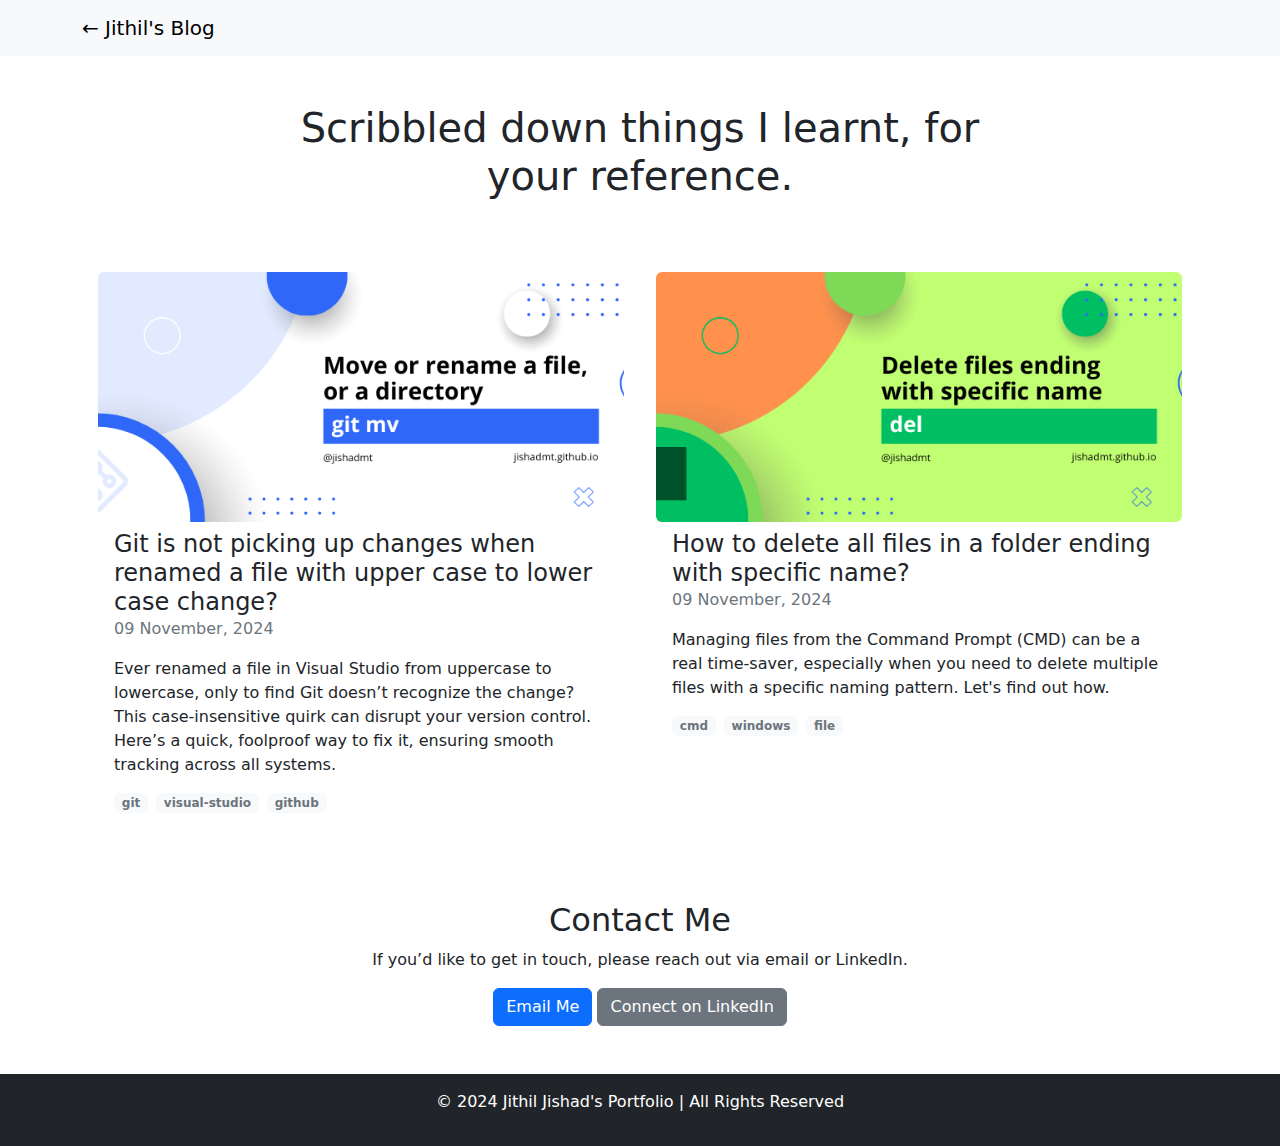
==== blog/index.html @ b9db348a "Blog pages and content corrections" ====
<!doctype html>
<html lang="en">
  <head>
    <meta charset="utf-8">
    <meta name="viewport" content="width=device-width, initial-scale=1">
    <meta name="description" content="Senior Software Engineer Portfolio">
    <title>Jithil Jishad - Senior Software Engineer</title>
    <link href="https://cdn.jsdelivr.net/npm/bootstrap@5.3.3/dist/css/bootstrap.min.css" rel="stylesheet" integrity="sha384-QWTKZyjpPEjISv5WaRU9OFeRpok6YctnYmDr5pNlyT2bRjXh0JMhjY6hW+ALEwIH" crossorigin="anonymous">
    <link href="css/blogs.css" rel="stylesheet">
  </head>
  <body>
    <nav class="navbar navbar-expand-lg navbar-light bg-light">
        <div class="container">
            <a class="navbar-brand" href="../index.html">&larr;&nbsp;Jithil's Blog</a>
            <!-- <button class="navbar-toggler" type="button" data-bs-toggle="collapse" data-bs-target="#navbarNav" aria-controls="navbarNav" aria-expanded="false" aria-label="Toggle navigation">
                <span class="navbar-toggler-icon"></span>
            </button>
            <div class="collapse navbar-collapse" id="navbarNav">
                <ul class="navbar-nav ms-auto">
                    <li class="nav-item"><a class="nav-link" href="blog/index.html">Blog</a></li>
                </ul>
            </div> -->
        </div>
    </nav>

    <!-- Main Section -->
    <header class="container py-5 text-center">
        <div class="row justify-content-center">
            <div class="col-md-8">
                <h1 class="display-6">Scribbled down things I learnt, for your reference.</h1>
            </div>
        </div>
    </header>

    <section id="blogs-list">
        <div class="container d-flex flex-wrap" id="blog-list-container">
        </div>
    </section>

    

    <!-- Contact Section -->
    <section id="contact" class="container py-5 text-center">
        <h2>Contact Me</h2>
        <p>If you’d like to get in touch, please reach out via email or LinkedIn.</p>
        <a href="mailto:your.jithilmt@gmail.com" class="btn btn-primary">Email Me</a>
        <a href="https://www.linkedin.com/in/jithil-jishad/" class="btn btn-secondary" target="_blank">Connect on LinkedIn</a>
    </section>

    <!-- Footer -->
    <footer class="bg-dark text-white py-3">
        <div class="container text-center">
            <p>© 2024 Jithil Jishad's Portfolio | All Rights Reserved</p>
        </div>
    </footer>

    <!-- Blog card template -->
    <div class="d-none mb-3 p-3 rounded col-sm-12 col-md-6" id="blog-tile-template">
        <a class="" id="blog-card-clickable" href="#">
            <div class="p-2 blog-thumbnail-container" id="blog-thumbnail-container">
            </div>
            <div class="col px-3 py-2">
                <a id="blog-title" class="h4 text-decoration-none" href="#">Title 1</a>
                <div class="text-secondary fw-light mb-3" id="blog-date"></div>
                <p id="blog-description"></p>
                <div class="d-flex flex-row flex-wrap" id="blog-tags">
                </div>
            </div>
        </a>
    </div>


    <script src="https://cdn.jsdelivr.net/npm/bootstrap@5.3.3/dist/js/bootstrap.bundle.min.js" integrity="sha384-YvpcrYf0tY3lHB60NNkmXc5s9fDVZLESaAA55NDzOxhy9GkcIdslK1eN7N6jIeHz" crossorigin="anonymous"></script>
    <script src="js/blogs.js"></script>
  </body>
</html>
---- blog/css/blogs.css ----
.blog-thumbnail-container {
    background-image: url('your-image.jpg');
    background-size: cover; /* Scale the image to cover the container without stretching */
    background-position: center; /* Center the image */
    background-repeat: no-repeat; /* Prevent the image from repeating */
    border-radius: 6px;
    height: 250px;
}

.blog-banner-image {
    border-radius: 6px;
    width: 100%;
}

.copy-to-clipboard-button {
    color: white !important;
}

pre[class*=language-].line-numbers {
    padding-left: 0 !important;
}
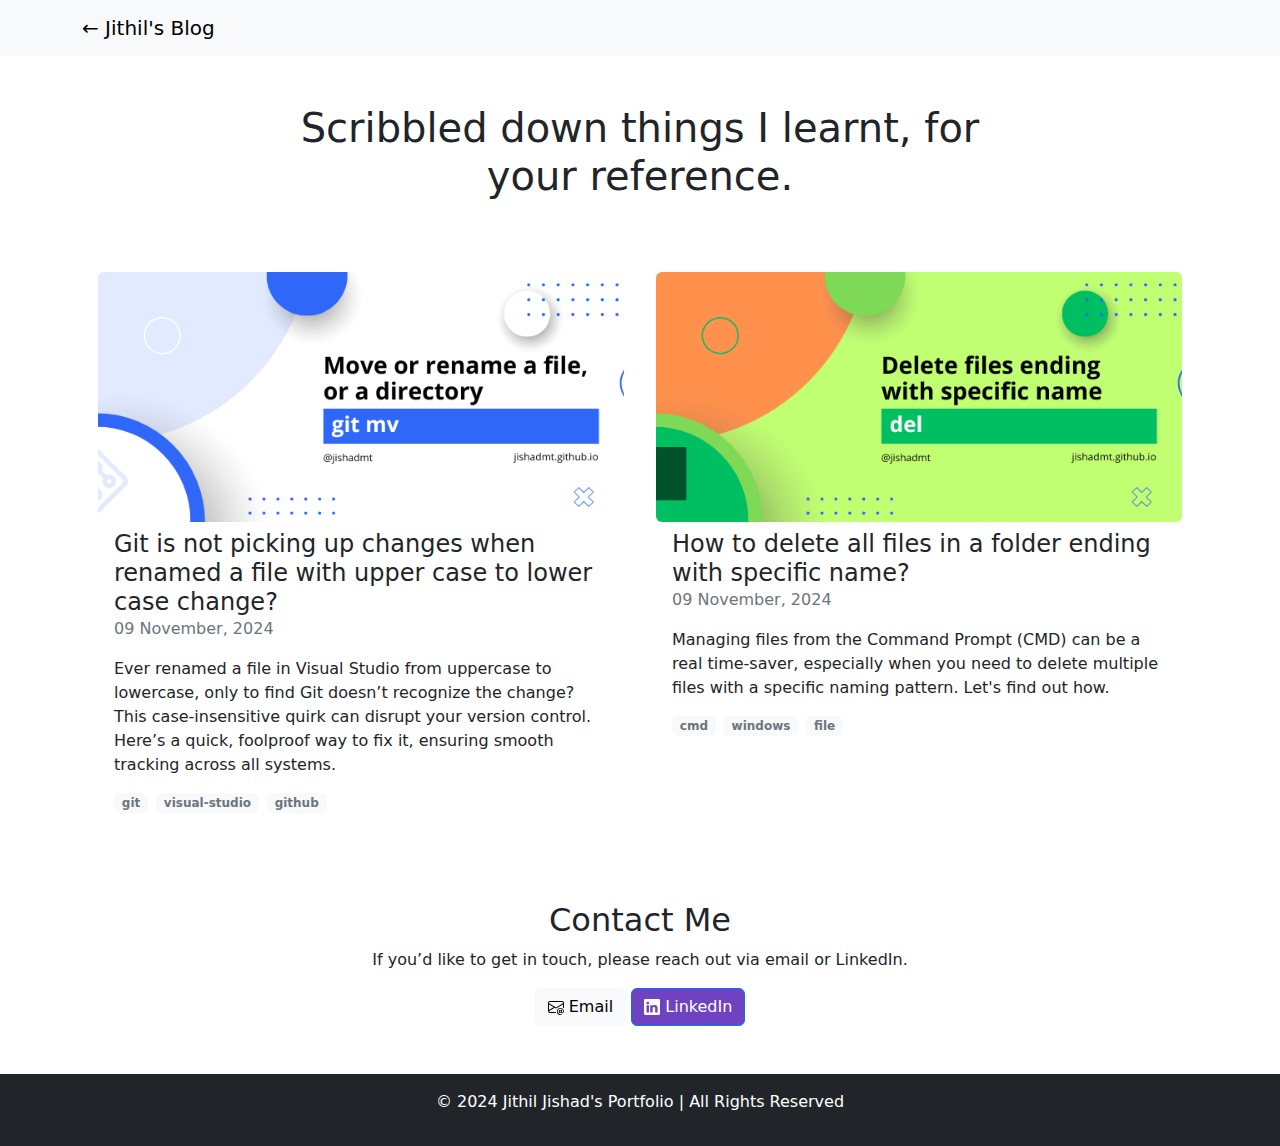
==== commit 97e22b05: "Added favicon, button aesthetics improvements, links added for companies" ====
--- a/blog/index.html
+++ b/blog/index.html
@@ -6,7 +6,9 @@
     <meta name="description" content="Senior Software Engineer Portfolio">
     <title>Jithil Jishad - Senior Software Engineer</title>
     <link href="https://cdn.jsdelivr.net/npm/bootstrap@5.3.3/dist/css/bootstrap.min.css" rel="stylesheet" integrity="sha384-QWTKZyjpPEjISv5WaRU9OFeRpok6YctnYmDr5pNlyT2bRjXh0JMhjY6hW+ALEwIH" crossorigin="anonymous">
+    <link href="../css/site.css" rel="stylesheet">
     <link href="css/blogs.css" rel="stylesheet">
+    <link rel="icon" type="image/x-icon" href="assets/jj icon.ico">
   </head>
   <body>
     <nav class="navbar navbar-expand-lg navbar-light bg-light">
@@ -43,8 +45,19 @@
     <section id="contact" class="container py-5 text-center">
         <h2>Contact Me</h2>
         <p>If you’d like to get in touch, please reach out via email or LinkedIn.</p>
-        <a href="mailto:your.jithilmt@gmail.com" class="btn btn-primary">Email Me</a>
-        <a href="https://www.linkedin.com/in/jithil-jishad/" class="btn btn-secondary" target="_blank">Connect on LinkedIn</a>
+        <a href="mailto:your.jithilmt@gmail.com" class="btn btn-light">
+            <svg xmlns="http://www.w3.org/2000/svg" width="16" height="16" fill="currentColor" class="bi bi-envelope-at" viewBox="0 0 16 16">
+                <path d="M2 2a2 2 0 0 0-2 2v8.01A2 2 0 0 0 2 14h5.5a.5.5 0 0 0 0-1H2a1 1 0 0 1-.966-.741l5.64-3.471L8 9.583l7-4.2V8.5a.5.5 0 0 0 1 0V4a2 2 0 0 0-2-2zm3.708 6.208L1 11.105V5.383zM1 4.217V4a1 1 0 0 1 1-1h12a1 1 0 0 1 1 1v.217l-7 4.2z"/>
+                <path d="M14.247 14.269c1.01 0 1.587-.857 1.587-2.025v-.21C15.834 10.43 14.64 9 12.52 9h-.035C10.42 9 9 10.36 9 12.432v.214C9 14.82 10.438 16 12.358 16h.044c.594 0 1.018-.074 1.237-.175v-.73c-.245.11-.673.18-1.18.18h-.044c-1.334 0-2.571-.788-2.571-2.655v-.157c0-1.657 1.058-2.724 2.64-2.724h.04c1.535 0 2.484 1.05 2.484 2.326v.118c0 .975-.324 1.39-.639 1.39-.232 0-.41-.148-.41-.42v-2.19h-.906v.569h-.03c-.084-.298-.368-.63-.954-.63-.778 0-1.259.555-1.259 1.4v.528c0 .892.49 1.434 1.26 1.434.471 0 .896-.227 1.014-.643h.043c.118.42.617.648 1.12.648m-2.453-1.588v-.227c0-.546.227-.791.573-.791.297 0 .572.192.572.708v.367c0 .573-.253.744-.564.744-.354 0-.581-.215-.581-.8Z"/>
+            </svg>
+            <span>Email</span>
+        </a>
+        <a href="https://www.linkedin.com/in/jithil-jishad/" class="btn btn-primary bg-purple" target="_blank">
+            <svg xmlns="http://www.w3.org/2000/svg" width="16" height="16" fill="currentColor" class="bi bi-linkedin" viewBox="0 0 16 16">
+                <path d="M0 1.146C0 .513.526 0 1.175 0h13.65C15.474 0 16 .513 16 1.146v13.708c0 .633-.526 1.146-1.175 1.146H1.175C.526 16 0 15.487 0 14.854zm4.943 12.248V6.169H2.542v7.225zm-1.2-8.212c.837 0 1.358-.554 1.358-1.248-.015-.709-.52-1.248-1.342-1.248S2.4 3.226 2.4 3.934c0 .694.521 1.248 1.327 1.248zm4.908 8.212V9.359c0-.216.016-.432.08-.586.173-.431.568-.878 1.232-.878.869 0 1.216.662 1.216 1.634v3.865h2.401V9.25c0-2.22-1.184-3.252-2.764-3.252-1.274 0-1.845.7-2.165 1.193v.025h-.016l.016-.025V6.169h-2.4c.03.678 0 7.225 0 7.225z"/>
+            </svg>
+            <span>LinkedIn</span>
+        </a>
     </section>
 
     <!-- Footer -->
--- a/css/site.css
+++ b/css/site.css
@@ -0,0 +1,10 @@
+.btn-cta::after {
+    padding-left: 6px;
+    content: '\00BB';
+    font-size: 1.5rem;
+    line-height: 1rem;
+}
+
+.bg-purple {
+    background-color: var(--bs-purple);
+}--- a/blog/css/blogs.css
+++ b/blog/css/blogs.css
@@ -18,4 +18,4 @@
 
 pre[class*=language-].line-numbers {
     padding-left: 0 !important;
-}+}
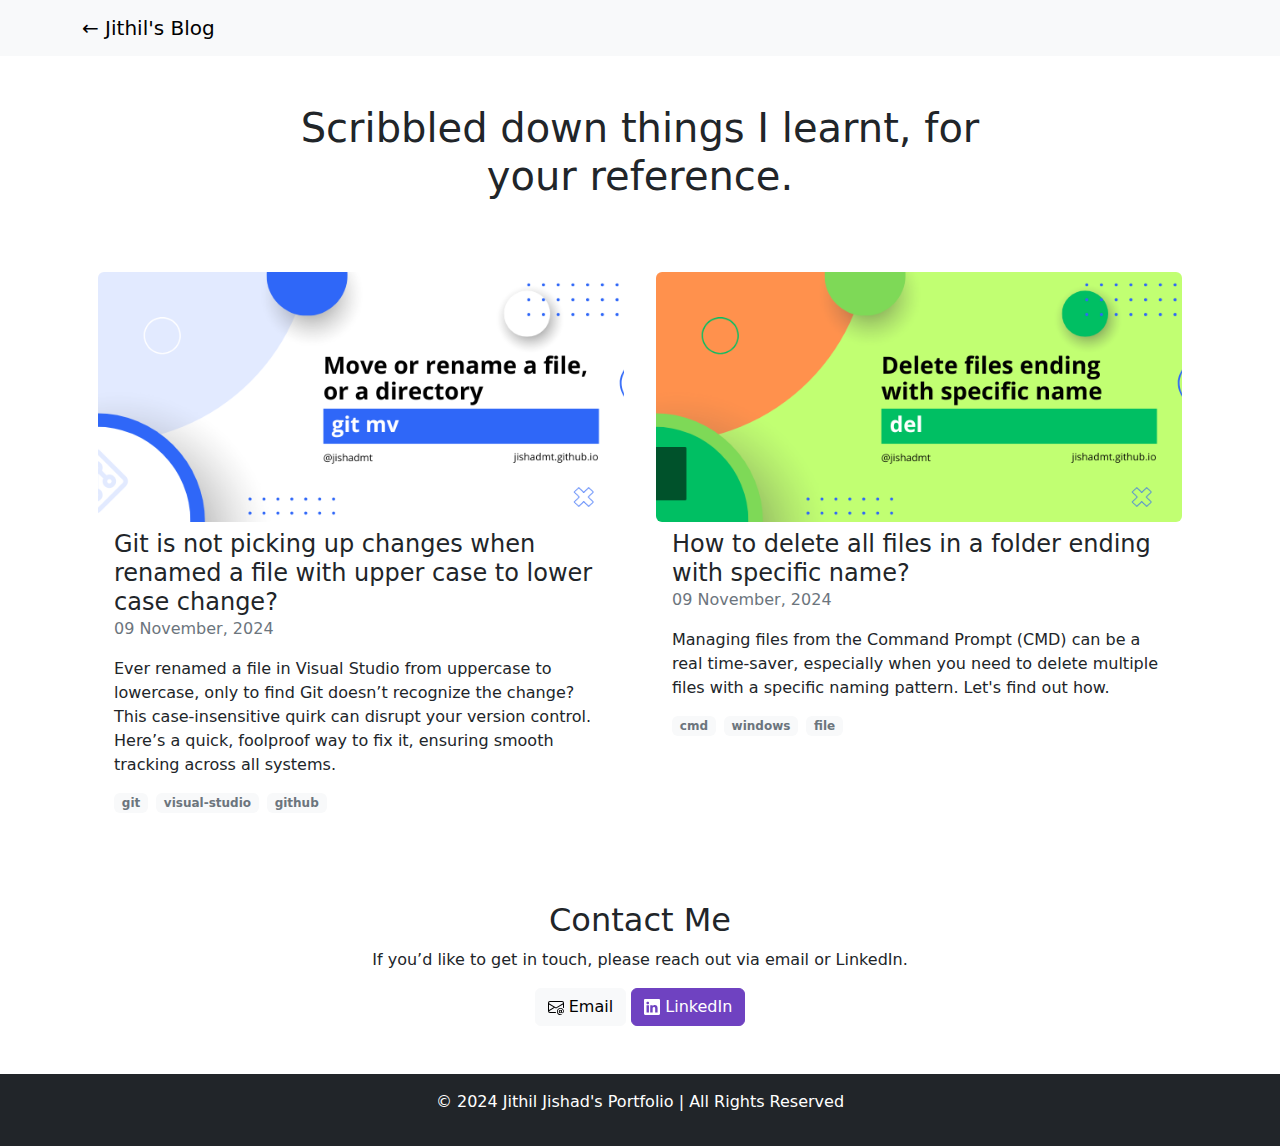
==== commit c927cd03: "Updated purple button border color" ====
--- a/blog/index.html
+++ b/blog/index.html
@@ -52,7 +52,7 @@
             </svg>
             <span>Email</span>
         </a>
-        <a href="https://www.linkedin.com/in/jithil-jishad/" class="btn btn-primary bg-purple" target="_blank">
+        <a href="https://www.linkedin.com/in/jithil-jishad/" class="btn btn-primary bg-purple border-purple" target="_blank">
             <svg xmlns="http://www.w3.org/2000/svg" width="16" height="16" fill="currentColor" class="bi bi-linkedin" viewBox="0 0 16 16">
                 <path d="M0 1.146C0 .513.526 0 1.175 0h13.65C15.474 0 16 .513 16 1.146v13.708c0 .633-.526 1.146-1.175 1.146H1.175C.526 16 0 15.487 0 14.854zm4.943 12.248V6.169H2.542v7.225zm-1.2-8.212c.837 0 1.358-.554 1.358-1.248-.015-.709-.52-1.248-1.342-1.248S2.4 3.226 2.4 3.934c0 .694.521 1.248 1.327 1.248zm4.908 8.212V9.359c0-.216.016-.432.08-.586.173-.431.568-.878 1.232-.878.869 0 1.216.662 1.216 1.634v3.865h2.401V9.25c0-2.22-1.184-3.252-2.764-3.252-1.274 0-1.845.7-2.165 1.193v.025h-.016l.016-.025V6.169h-2.4c.03.678 0 7.225 0 7.225z"/>
             </svg>
--- a/css/site.css
+++ b/css/site.css
@@ -7,4 +7,8 @@
 
 .bg-purple {
     background-color: var(--bs-purple);
+}
+
+.border-purple {
+    border-color: var(--bs-purple);
 }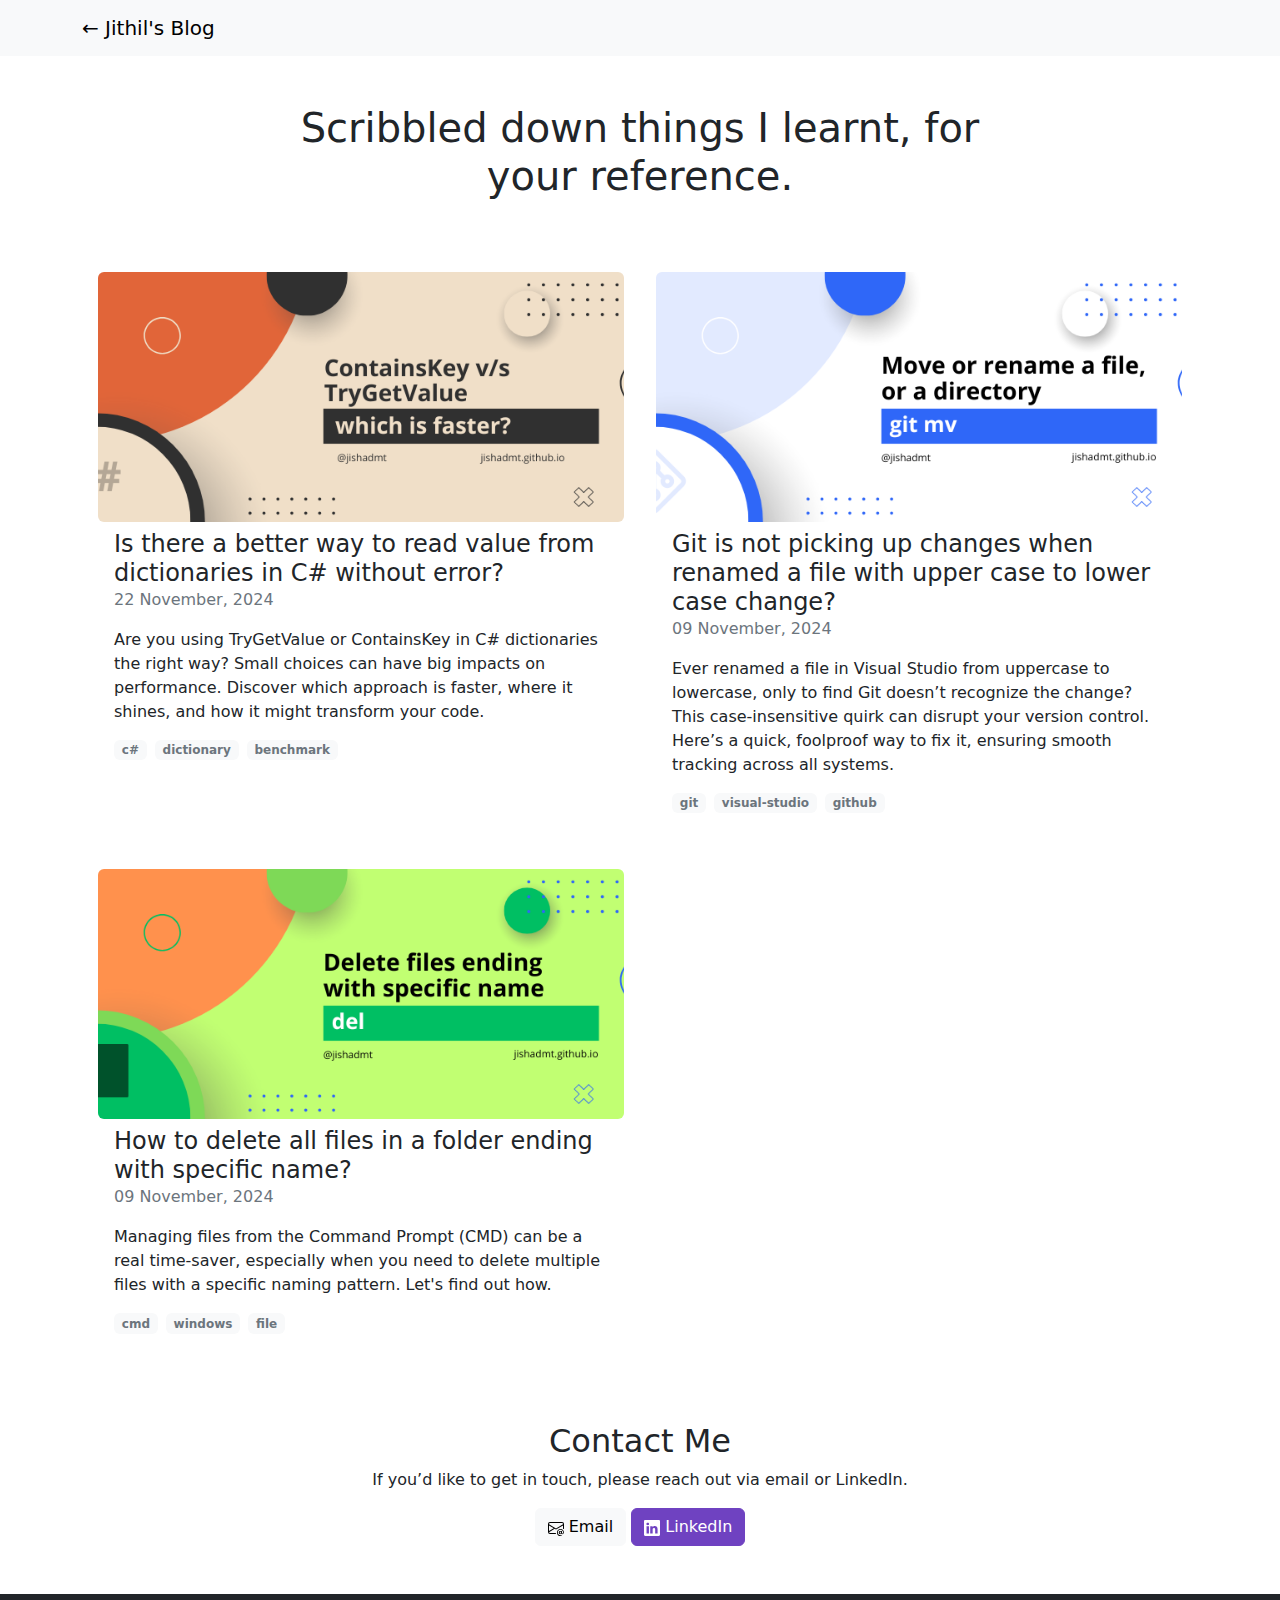
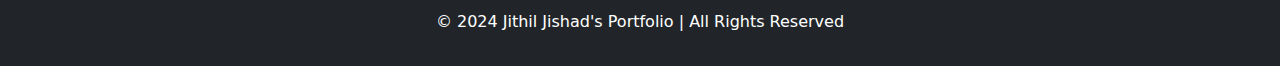
==== commit 346e3eff: "Style changes" ====
--- a/blog/index.html
+++ b/blog/index.html
@@ -52,7 +52,7 @@
             </svg>
             <span>Email</span>
         </a>
-        <a href="https://www.linkedin.com/in/jithil-jishad/" class="btn btn-primary bg-purple border-purple" target="_blank">
+        <a href="https://www.linkedin.com/in/jithil-jishad/" class="btn btn-primary btn-purple" target="_blank">
             <svg xmlns="http://www.w3.org/2000/svg" width="16" height="16" fill="currentColor" class="bi bi-linkedin" viewBox="0 0 16 16">
                 <path d="M0 1.146C0 .513.526 0 1.175 0h13.65C15.474 0 16 .513 16 1.146v13.708c0 .633-.526 1.146-1.175 1.146H1.175C.526 16 0 15.487 0 14.854zm4.943 12.248V6.169H2.542v7.225zm-1.2-8.212c.837 0 1.358-.554 1.358-1.248-.015-.709-.52-1.248-1.342-1.248S2.4 3.226 2.4 3.934c0 .694.521 1.248 1.327 1.248zm4.908 8.212V9.359c0-.216.016-.432.08-.586.173-.431.568-.878 1.232-.878.869 0 1.216.662 1.216 1.634v3.865h2.401V9.25c0-2.22-1.184-3.252-2.764-3.252-1.274 0-1.845.7-2.165 1.193v.025h-.016l.016-.025V6.169h-2.4c.03.678 0 7.225 0 7.225z"/>
             </svg>
--- a/css/site.css
+++ b/css/site.css
@@ -1,14 +1,37 @@
 .btn-cta::after {
     padding-left: 6px;
     content: '\00BB';
-    font-size: 1.5rem;
+    font-size: 2.5rem;
     line-height: 1rem;
+    vertical-align: sub;
+    position: relative;
+    animation: slide-right-loop 1s infinite;
 }
 
-.bg-purple {
+@keyframes slide-right-loop {
+    from {
+        left: 0px;
+        opacity: 1;
+    }
+    to {
+        left: 8px;
+        opacity: 0;
+    }
+  }
+
+.btn-purple {
     background-color: var(--bs-purple);
+    border-color: var(--bs-purple);
 }
 
-.border-purple {
-    border-color: var(--bs-purple);
-}+.btn-purple:hover,
+.btn-purple:active,
+.btn-purple:focus,
+.btn-purple:focus-visible {
+    background-color: #5c36a0 !important;
+    border-color: #5c36a0 !important;
+}
+
+img {
+    max-width: 100%;
+}
